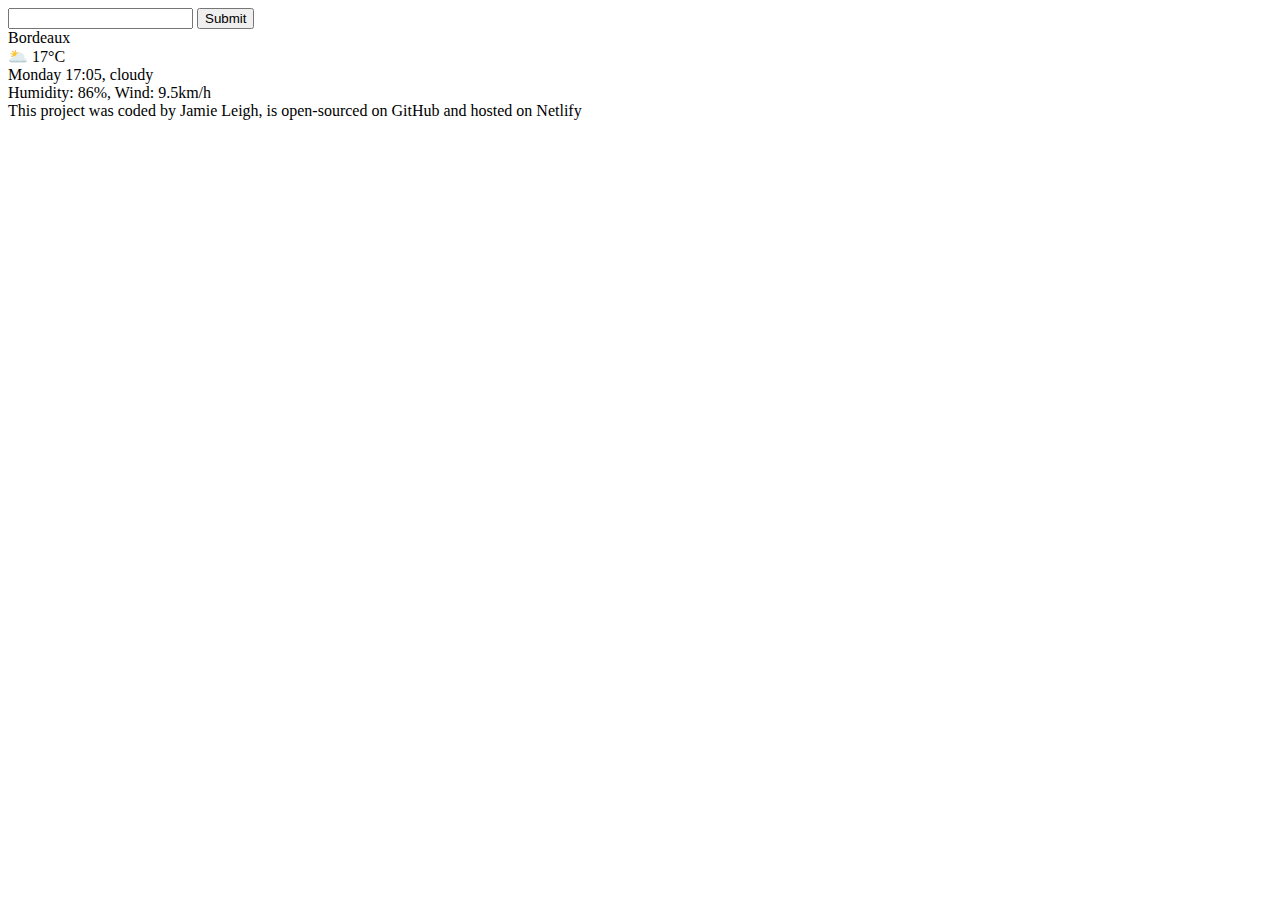
==== draft.html @ 4d1c721f "Drafted HTML" ====
<!DOCTYPE html>
<html lang="en">
  <head>
    <meta charset="UTF-8" />
    <meta
      name="viewport"
      content="width=device-width, initial-scale=1.0"
    />
    <title>Weather App DRAFT 🌞</title>
  </head>
  <body>
    <header>
      <form>
        <input type="search" />
        <input type="submit" />
      </form>
    </header>
    <main>
      <div class="city">Bordeaux</div>
      <div class="current-weather">🌥️ 17°C</div>

      <div class="current-weather-details">
        Monday 17:05, cloudy <br />
        Humidity: 86%, Wind: 9.5km/h
      </div>
    </main>
    <footer>
      This project was coded by Jamie Leigh, is open-sourced on GitHub and
      hosted on Netlify
    </footer>
  </body>
</html>
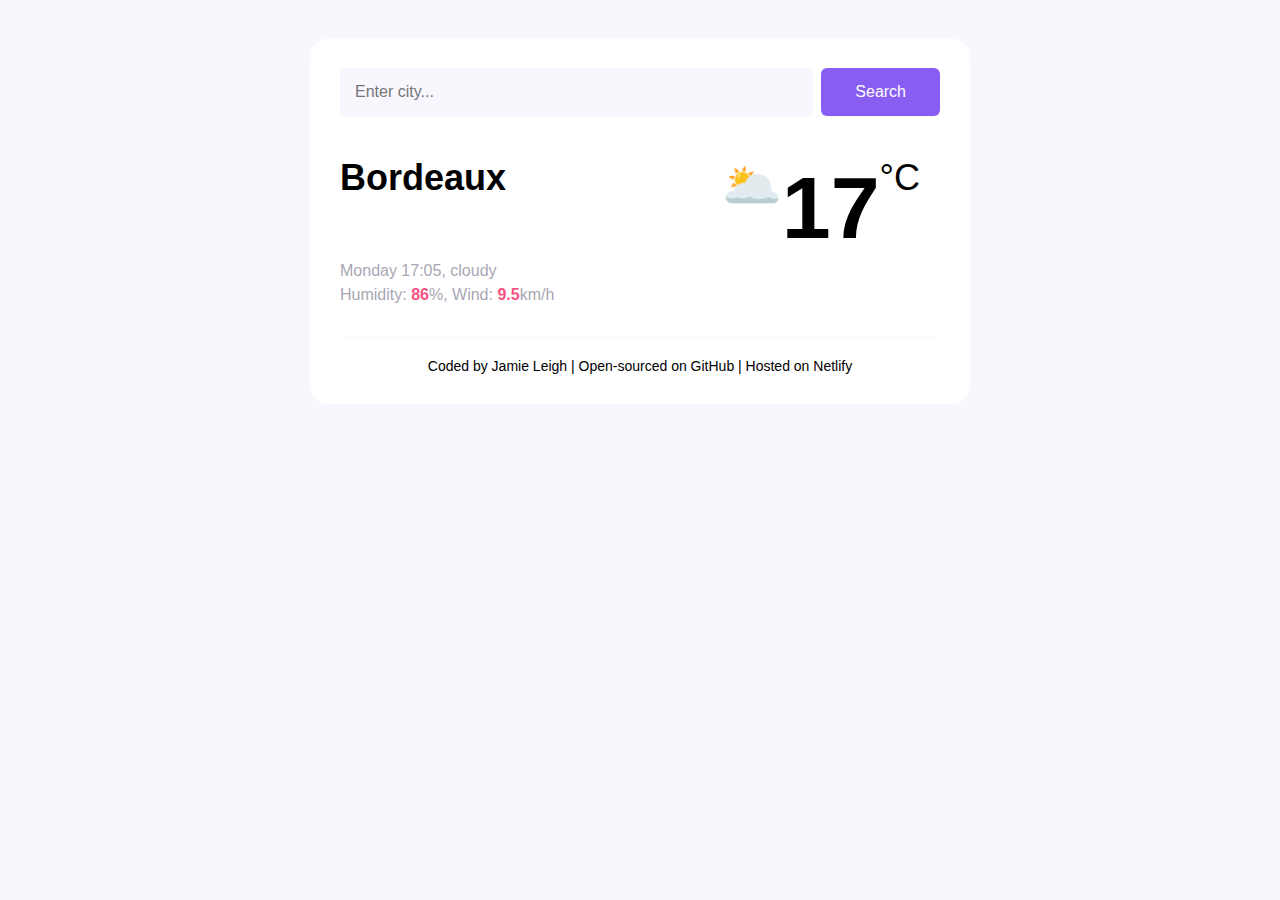
==== commit 56202d2a: "Drafted CSS" ====
--- a/draft.html
+++ b/draft.html
@@ -7,26 +7,44 @@
       content="width=device-width, initial-scale=1.0"
     />
     <title>Weather App DRAFT 🌞</title>
+    <link
+      rel="stylesheet"
+      href="src/draft.css"
+    />
   </head>
   <body>
-    <header>
-      <form>
-        <input type="search" />
-        <input type="submit" />
-      </form>
-    </header>
-    <main>
-      <div class="city">Bordeaux</div>
-      <div class="current-weather">🌥️ 17°C</div>
-
-      <div class="current-weather-details">
-        Monday 17:05, cloudy <br />
-        Humidity: 86%, Wind: 9.5km/h
-      </div>
-    </main>
-    <footer>
-      This project was coded by Jamie Leigh, is open-sourced on GitHub and
-      hosted on Netlify
-    </footer>
+    <div class="container">
+      <header>
+        <form>
+          <input
+            type="search"
+            class="search-bar"
+            placeholder="Enter city..."
+          />
+          <input
+            type="submit"
+            class="submit-button"
+            value="Search"
+          />
+        </form>
+      </header>
+      <main>
+        <div class="current-city-and-weather">
+          <div class="current-city">Bordeaux</div>
+          <div class="current-weather">
+            <div class="current-emoji">🌥️</div>
+            <div class="current-temperature">17</div>
+            <div class="current-unit">°C</div>
+          </div>
+        </div>
+        <div class="current-weather-details">
+          Monday 17:05, cloudy <br />
+          Humidity: <strong>86</strong>%, Wind: <strong>9.5</strong>km/h
+        </div>
+      </main>
+      <footer>
+        Coded by Jamie Leigh | Open-sourced on GitHub | Hosted on Netlify
+      </footer>
+    </div>
   </body>
 </html>
--- a/src/draft.css
+++ b/src/draft.css
@@ -0,0 +1,88 @@
+body {
+  background-color: #f9f7fe;
+  font-family: Arial, Helvetica, sans-serif;
+  padding: 30px;
+}
+
+header {
+  border-bottom: 1px solid #f9f7fe;
+}
+
+form {
+  display: flex;
+  justify-content: space-around;
+}
+
+footer {
+  border-top: 1px solid #f9f7fe;
+  font-size: 14px;
+  padding: 20px 0 0 0;
+  text-align: center;
+}
+
+strong {
+  color: #f75282;
+}
+.container {
+  background: white;
+  border-radius: 20px;
+  margin: 0 auto;
+  max-width: 600px;
+  padding: 30px;
+}
+
+.search-bar {
+  background-color: #f9f7fe;
+  border: none;
+  border-radius: 6px;
+  font-size: 16px;
+  padding: 15px;
+  width: 80%;
+}
+
+.submit-button {
+  background-color: #885df1;
+  border: none;
+  border-radius: 6px;
+  color: white;
+  font-size: 16px;
+  margin-left: 8px;
+  padding: 15px;
+  width: 20%;
+}
+
+.current-city-and-weather {
+  display: flex;
+  justify-content: space-between;
+  padding: 40px 0 0 0;
+}
+
+.current-city {
+  font-size: 36px;
+  font-weight: bold;
+}
+
+.current-weather {
+  display: flex;
+  justify-content: space-between;
+  margin-right: 20px;
+}
+
+.current-emoji {
+  font-size: 48px;
+}
+
+.current-temperature {
+  font-size: 88px;
+  font-weight: bold;
+}
+
+.current-unit {
+  font-size: 36px;
+}
+
+.current-weather-details {
+  color: #a9a6b4;
+  line-height: 1.5;
+  margin-bottom: 30px;
+}
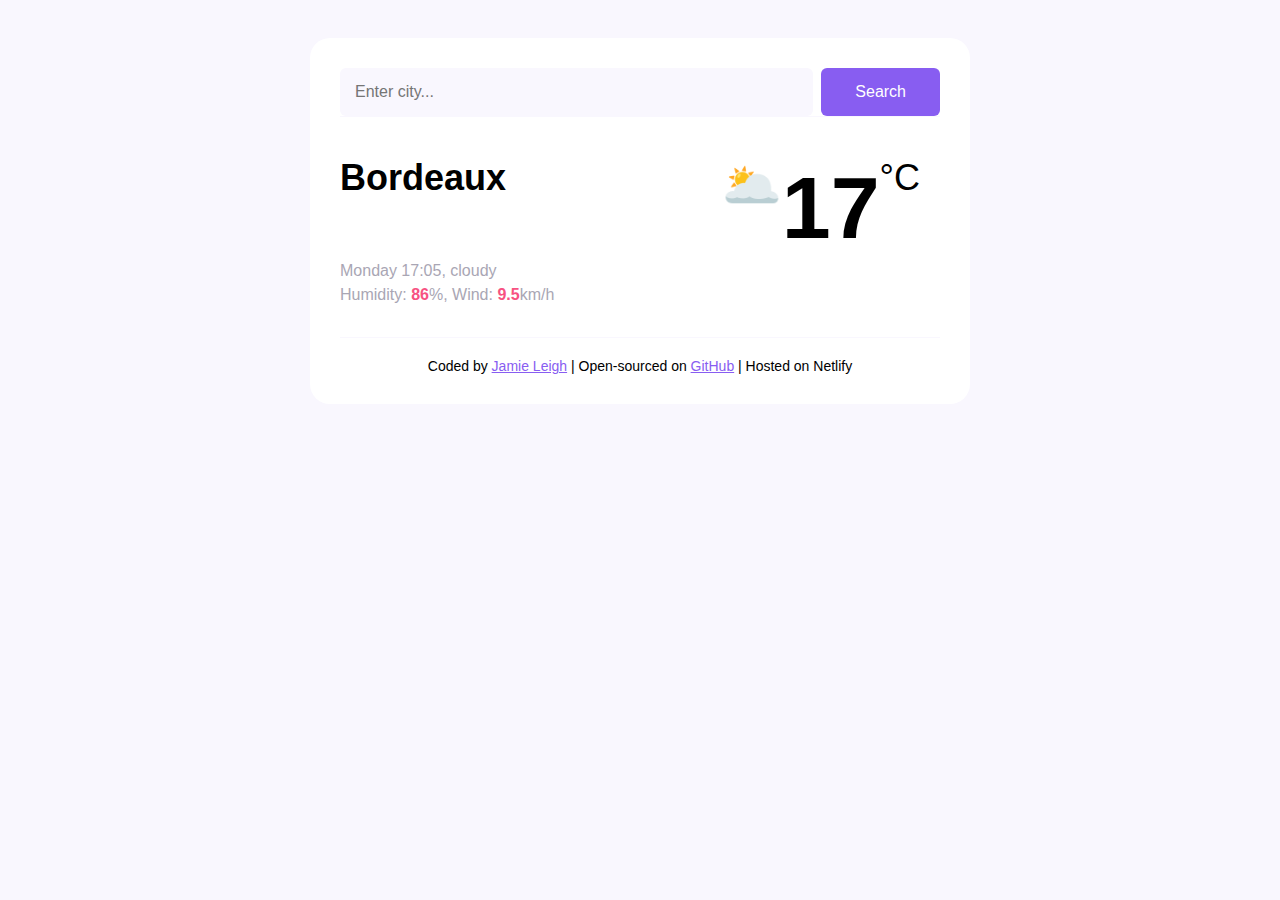
==== commit f9a14789: "Updated footer links" ====
--- a/draft.html
+++ b/draft.html
@@ -43,7 +43,10 @@
         </div>
       </main>
       <footer>
-        Coded by Jamie Leigh | Open-sourced on GitHub | Hosted on Netlify
+        Coded by <a href="https://github.com/j4mieLeigh">Jamie Leigh</a> |
+        Open-sourced on
+        <a href="https://github.com/j4mieLeigh/Weather-App-DRAFT">GitHub</a> |
+        Hosted on Netlify
       </footer>
     </div>
   </body>
--- a/src/draft.css
+++ b/src/draft.css
@@ -23,6 +23,11 @@
 strong {
   color: #f75282;
 }
+
+a {
+  color: #885df1;
+}
+
 .container {
   background: white;
   border-radius: 20px;
